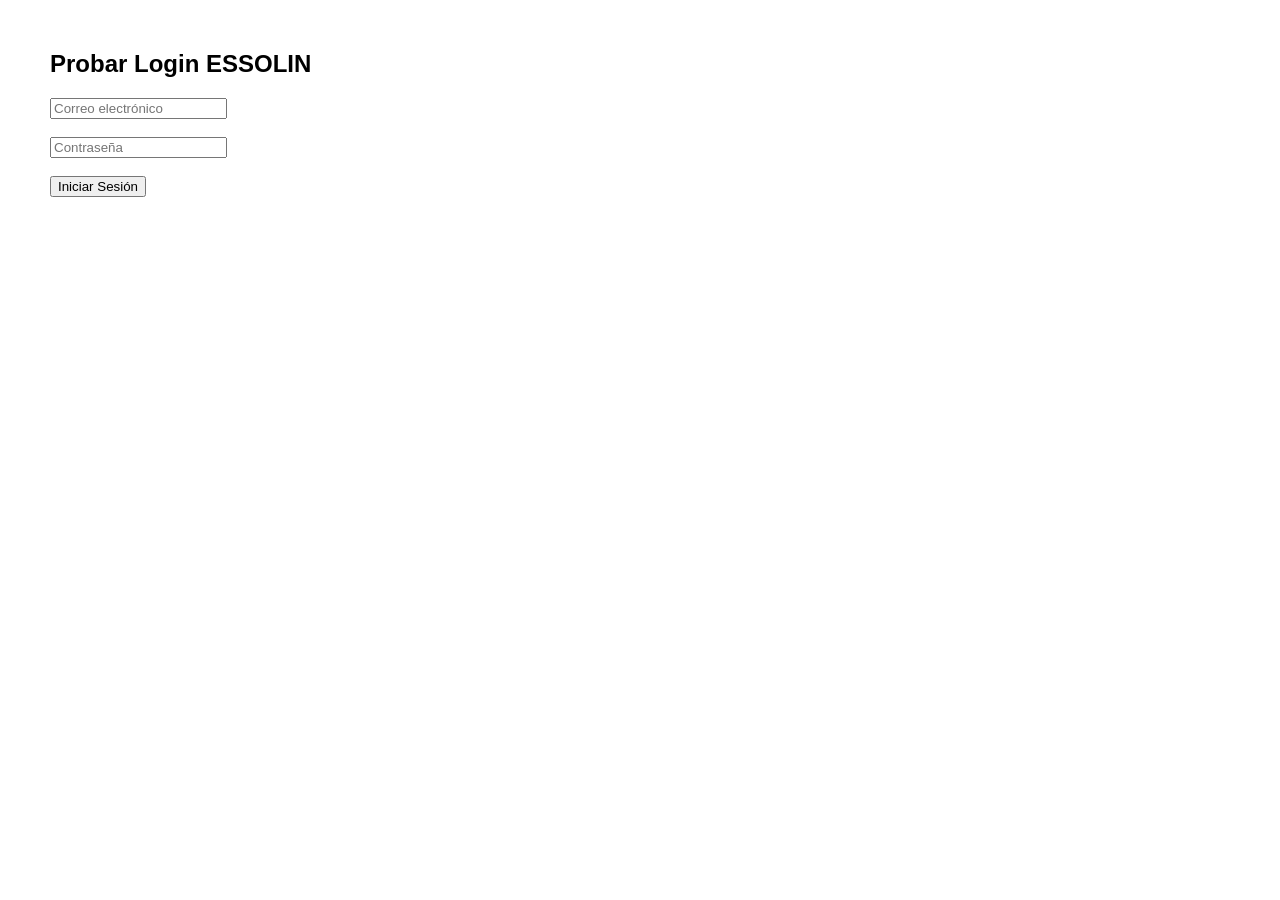
==== Vistas/index2.html @ 60dc4fba "first commit" ====
<!DOCTYPE html>
<html lang="es">
<head>
    <meta charset="UTF-8">
    <title>ESSOLIN - Login Test</title>
</head>
<body style="font-family: Arial, sans-serif; margin: 50px;">

    <h2>Probar Login ESSOLIN</h2>
    
    <input type="email" id="correo" placeholder="Correo electrónico"><br><br>
    <input type="password" id="clave" placeholder="Contraseña"><br><br>
    <button onclick="probarLogin()">Iniciar Sesión</button>

    <h3 id="resultado" style="color: blue;"></h3>

    <script>
        function probarLogin() {
            const email = document.getElementById('correo').value;
            const password = document.getElementById('clave').value;

            // Se quitó la barra inicial '/' para que busque correctamente en la carpeta local  
            fetch('../php/login.php', {
                method: 'POST',
                headers: { 'Content-Type': 'application/json' },
                body: JSON.stringify({ email: email, password: password })
            })
            .then(response => {
                if (!response.ok) {
                    throw new Error("Error en la petición al servidor");
                }
                return response.json();
            })
            .then(data => {
                document.getElementById('resultado').innerText = JSON.stringify(data);
                
                if(data.success) {
                    localStorage.setItem('usuarioNombre', data.nombre);
                    localStorage.setItem('usuarioRol', data.rol);
                    window.location.href = "dashboard.php";
                } else {
                    alert("Error: " + data.mensaje);
                }
            })
            .catch(error => {
                console.error("Hubo un problema:", error);
                alert("Error de comunicación con el servidor. Verifica que XAMPP esté corriendo.");
            });
        }
    </script>
</body>
</html>
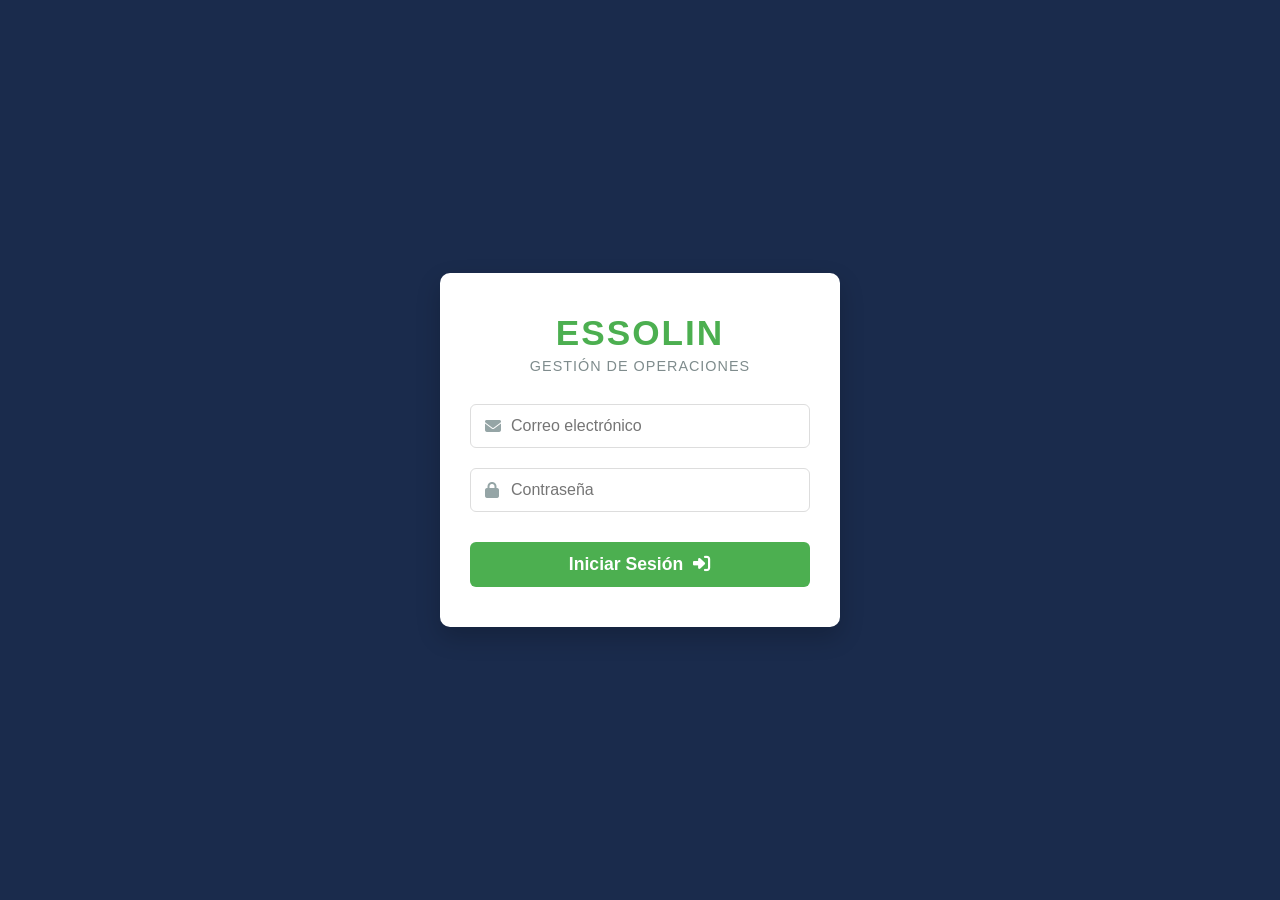
==== commit ed5fa8d2: "Actualización 19/05" ====
--- a/Vistas/index2.html
+++ b/Vistas/index2.html
@@ -2,51 +2,76 @@
 <html lang="es">
 <head>
     <meta charset="UTF-8">
-    <title>ESSOLIN - Login Test</title>
+    <meta name="viewport" content="width=device-width, initial-scale=1.0">
+    <title>ESSOLIN - Iniciar Sesión</title>
+    
+    <link rel="stylesheet" href="https://cdnjs.cloudflare.com/ajax/libs/font-awesome/6.4.0/css/all.min.css">
+    
+    <link rel="stylesheet" href="../css/login.css">
 </head>
-<body style="font-family: Arial, sans-serif; margin: 50px;">
+<body>
 
-    <h2>Probar Login ESSOLIN</h2>
-    
-    <input type="email" id="correo" placeholder="Correo electrónico"><br><br>
-    <input type="password" id="clave" placeholder="Contraseña"><br><br>
-    <button onclick="probarLogin()">Iniciar Sesión</button>
+    <div class="login-card">
+        <div class="login-header">
+            <h1>ESSOLIN</h1>
+            <p>Gestión de Operaciones</p>
+        </div>
 
-    <h3 id="resultado" style="color: blue;"></h3>
+        <form id="loginForm">
+            <div class="form-group">
+                <i class="fas fa-envelope"></i>
+                <input type="email" id="correo" class="form-control" placeholder="Correo electrónico" required>
+            </div>
+            
+            <div class="form-group">
+                <i class="fas fa-lock"></i>
+                <input type="password" id="clave" class="form-control" placeholder="Contraseña" required>
+            </div>
+
+            <button type="submit" class="btn-login">
+                Iniciar Sesión <i class="fas fa-sign-in-alt" style="margin-left: 5px;"></i>
+            </button>
+
+            <div id="resultado"></div>
+        </form>
+    </div>
 
     <script>
-        function probarLogin() {
+        // === LÓGICA DE INICIO DE SESIÓN ===
+        document.getElementById('loginForm').addEventListener('submit', function(e) {
+            e.preventDefault(); 
+
             const email = document.getElementById('correo').value;
             const password = document.getElementById('clave').value;
+            const cajaResultado = document.getElementById('resultado');
 
-            // Se quitó la barra inicial '/' para que busque correctamente en la carpeta local  
+            cajaResultado.style.display = 'none';
+
             fetch('../php/login.php', {
                 method: 'POST',
                 headers: { 'Content-Type': 'application/json' },
                 body: JSON.stringify({ email: email, password: password })
             })
             .then(response => {
-                if (!response.ok) {
-                    throw new Error("Error en la petición al servidor");
-                }
+                if (!response.ok) throw new Error("Error en la comunicación con el servidor");
                 return response.json();
             })
             .then(data => {
-                document.getElementById('resultado').innerText = JSON.stringify(data);
-                
                 if(data.success) {
                     localStorage.setItem('usuarioNombre', data.nombre);
                     localStorage.setItem('usuarioRol', data.rol);
                     window.location.href = "dashboard.php";
                 } else {
-                    alert("Error: " + data.mensaje);
+                    cajaResultado.innerHTML = `<i class="fas fa-exclamation-circle"></i> ${data.mensaje}`;
+                    cajaResultado.style.display = 'block';
                 }
             })
             .catch(error => {
                 console.error("Hubo un problema:", error);
-                alert("Error de comunicación con el servidor. Verifica que XAMPP esté corriendo.");
+                cajaResultado.innerHTML = `<i class="fas fa-plug"></i> Error de conexión. Verifica que XAMPP esté encendido.`;
+                cajaResultado.style.display = 'block';
             });
-        }
+        });
     </script>
 </body>
 </html>
--- a/css/login.css
+++ b/css/login.css
@@ -0,0 +1,101 @@
+/* Archivo: css/login.css */
+
+* {
+    margin: 0;
+    padding: 0;
+    box-sizing: border-box;
+    font-family: 'Segoe UI', Tahoma, Geneva, Verdana, sans-serif;
+}
+
+/* Fondo de la pantalla de login (Azul corporativo ESSOLIN) */
+body {
+    background-color: #1a2b4c;
+    display: flex;
+    justify-content: center;
+    align-items: center;
+    height: 100vh;
+}
+
+/* Tarjeta blanca central */
+.login-card {
+    background-color: #ffffff;
+    padding: 40px 30px;
+    border-radius: 10px;
+    box-shadow: 0 10px 25px rgba(0,0,0,0.2);
+    width: 100%;
+    max-width: 400px;
+    text-align: center;
+}
+
+/* Cabecera del Logo */
+.login-header {
+    margin-bottom: 30px;
+}
+.login-header h1 {
+    color: #4CAF50;
+    font-size: 2.2rem;
+    letter-spacing: 2px;
+    margin-bottom: 5px;
+}
+.login-header p {
+    color: #7f8c8d;
+    font-size: 0.9rem;
+    text-transform: uppercase;
+    letter-spacing: 1px;
+}
+
+/* Campos del formulario */
+.form-group {
+    position: relative;
+    margin-bottom: 20px;
+    text-align: left;
+}
+.form-group i {
+    position: absolute;
+    top: 14px;
+    left: 15px;
+    color: #95a5a6;
+}
+.form-control {
+    width: 100%;
+    padding: 12px 15px 12px 40px;
+    border: 1px solid #ddd;
+    border-radius: 6px;
+    font-size: 1rem;
+    outline: none;
+    transition: all 0.3s;
+}
+.form-control:focus {
+    border-color: #4CAF50;
+    box-shadow: 0 0 5px rgba(76, 175, 80, 0.3);
+}
+
+/* Botón de ingreso */
+.btn-login {
+    width: 100%;
+    background-color: #4CAF50;
+    color: white;
+    border: none;
+    padding: 12px;
+    font-size: 1.1rem;
+    border-radius: 6px;
+    cursor: pointer;
+    font-weight: bold;
+    transition: background 0.3s;
+    margin-top: 10px;
+}
+.btn-login:hover {
+    background-color: #45a049;
+}
+
+/* Mensaje de error */
+#resultado {
+    margin-top: 15px;
+    color: #e74c3c;
+    font-size: 0.9rem;
+    display: none;
+    background-color: #fadbd8;
+    padding: 10px;
+    border-radius: 5px;
+    border: 1px solid #f5b7b1;
+}
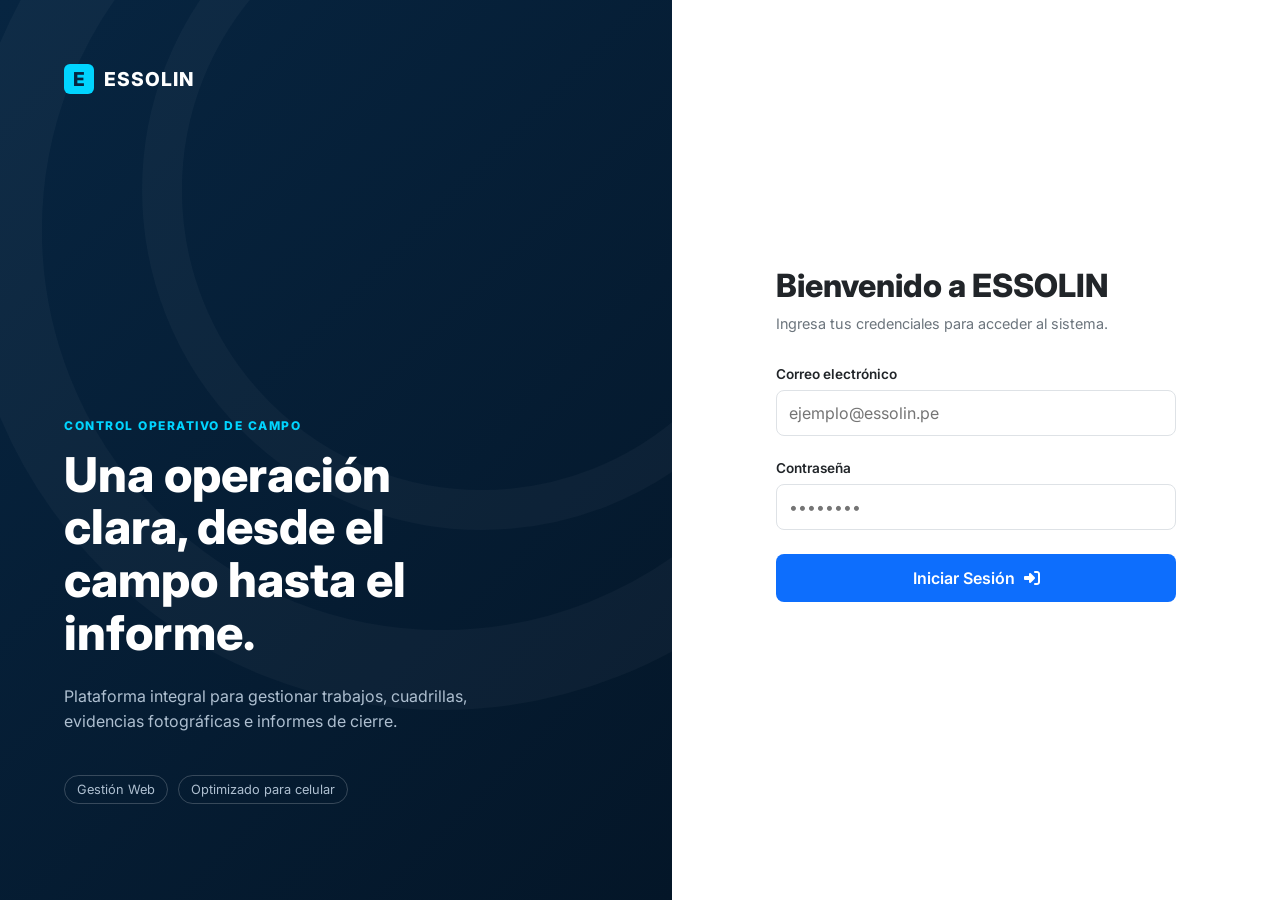
==== commit 2c178200: "Actualización 11/07" ====
--- a/Vistas/index2.html
+++ b/Vistas/index2.html
@@ -5,37 +5,79 @@
     <meta name="viewport" content="width=device-width, initial-scale=1.0">
     <title>ESSOLIN - Iniciar Sesión</title>
     
+    <!-- Fuentes e íconos -->
+    <link href="https://fonts.googleapis.com/css2?family=Inter:wght@400;600;800&display=swap" rel="stylesheet">
     <link rel="stylesheet" href="https://cdnjs.cloudflare.com/ajax/libs/font-awesome/6.4.0/css/all.min.css">
     
+    <!-- Tu CSS de pantalla dividida -->
     <link rel="stylesheet" href="../css/login.css">
+
+    <style>
+        /* Estilo para que tu caja de error se vea bien en el nuevo diseño */
+        #resultado {
+            display: none;
+            margin-top: 15px;
+            padding: 12px;
+            border-radius: 8px;
+            background-color: #f8d7da;
+            color: #842029;
+            border: 1px solid #f5c2c7;
+            font-size: 0.9rem;
+        }
+    </style>
 </head>
 <body>
 
-    <div class="login-card">
-        <div class="login-header">
-            <h1>ESSOLIN</h1>
-            <p>Gestión de Operaciones</p>
+    <!-- ESTRUCTURA DEL DISEÑO MODERNO (PANTALLA DIVIDIDA) -->
+    <div class="login-wrapper">
+        
+        <!-- MITAD IZQUIERDA (Diseño Azul) -->
+        <div class="login-left">
+            <div class="logo">
+                <div class="logo-icon">E</div> ESSOLIN
+            </div>
+            
+            <div class="brand-content">
+                <span class="kicker">CONTROL OPERATIVO DE CAMPO</span>
+                <h1>Una operación clara, desde el campo hasta el informe.</h1>
+                <p>Plataforma integral para gestionar trabajos, cuadrillas, evidencias fotográficas e informes de cierre.</p>
+                
+                <div class="badges">
+                    <span class="badge">Gestión Web</span>
+                    <span class="badge">Optimizado para celular</span>
+                </div>
+            </div>
         </div>
 
-        <form id="loginForm">
-            <div class="form-group">
-                <i class="fas fa-envelope"></i>
-                <input type="email" id="correo" class="form-control" placeholder="Correo electrónico" required>
+        <!-- MITAD DERECHA (Formulario) -->
+        <div class="login-right">
+            <div class="form-container">
+                <h2>Bienvenido a ESSOLIN</h2>
+                <p>Ingresa tus credenciales para acceder al sistema.</p>
+
+                <form id="loginForm">
+                    <div class="input-group">
+                        <label for="correo">Correo electrónico</label>
+                        <input type="email" id="correo" placeholder="ejemplo@essolin.pe" required>
+                    </div>
+                    
+                    <div class="input-group">
+                        <label for="clave">Contraseña</label>
+                        <input type="password" id="clave" placeholder="••••••••" required>
+                    </div>
+
+                    <button type="submit" class="btn-submit">
+                        Iniciar Sesión <i class="fas fa-sign-in-alt" style="margin-left: 5px;"></i>
+                    </button>
+
+                    <!-- CAJA DE RESULTADO -->
+                    <div id="resultado"></div>
+                </form>
             </div>
-            
-            <div class="form-group">
-                <i class="fas fa-lock"></i>
-                <input type="password" id="clave" class="form-control" placeholder="Contraseña" required>
-            </div>
-
-            <button type="submit" class="btn-login">
-                Iniciar Sesión <i class="fas fa-sign-in-alt" style="margin-left: 5px;"></i>
-            </button>
-
-            <div id="resultado"></div>
-        </form>
+        </div>
     </div>
 
+    <!-- SCRIPT DE JAVASCRIPT -->
     <script>
         // === LÓGICA DE INICIO DE SESIÓN ===
         document.getElementById('loginForm').addEventListener('submit', function(e) {
@@ -47,7 +89,8 @@
 
             cajaResultado.style.display = 'none';
 
-            fetch('../php/login.php', {
+            // AQUÍ ESTÁ EL ÚNICO CAMBIO: Ahora apunta al AuthController del patrón DAO
+            fetch('../Controlador/AuthController.php', {
                 method: 'POST',
                 headers: { 'Content-Type': 'application/json' },
                 body: JSON.stringify({ email: email, password: password })
@@ -60,7 +103,7 @@
                 if(data.success) {
                     localStorage.setItem('usuarioNombre', data.nombre);
                     localStorage.setItem('usuarioRol', data.rol);
-                    window.location.href = "dashboard.php";
+                    window.location.href = "dashboard.php"; 
                 } else {
                     cajaResultado.innerHTML = `<i class="fas fa-exclamation-circle"></i> ${data.mensaje}`;
                     cajaResultado.style.display = 'block';
@@ -68,7 +111,7 @@
             })
             .catch(error => {
                 console.error("Hubo un problema:", error);
-                cajaResultado.innerHTML = `<i class="fas fa-plug"></i> Error de conexión. Verifica que XAMPP esté encendido.`;
+                cajaResultado.innerHTML = `<i class="fas fa-plug"></i> Error de conexión. Verifica la ruta o el servidor.`;
                 cajaResultado.style.display = 'block';
             });
         });
--- a/css/login.css
+++ b/css/login.css
@@ -1,101 +1,271 @@
-/* Archivo: css/login.css */
-
+:root {
+    --primary-blue: #0d6efd;
+    --dark-bg: #072541;
+    --dark-gradient: linear-gradient(135deg, #072541 0%, #041628 100%);
+    --light-accent: #00d4ff;
+    --text-dark: #212529;
+    --text-gray: #6c757d;
+    --border-color: #dee2e6;
+}
 * {
     margin: 0;
     padding: 0;
     box-sizing: border-box;
-    font-family: 'Segoe UI', Tahoma, Geneva, Verdana, sans-serif;
-}
-
-/* Fondo de la pantalla de login (Azul corporativo ESSOLIN) */
+    font-family: 'Inter', sans-serif;
+}
+
 body {
-    background-color: #1a2b4c;
-    display: flex;
+    display: flex;
+    min-height: 100vh;
+    background-color: #ffffff;
+}
+
+/* --- CONTENEDOR PRINCIPAL --- */
+.login-wrapper {
+    display: flex;
+    width: 100%;
+}
+
+/* --- PANEL IZQUIERDO (Branding) --- */
+.login-left {
+    flex: 1;
+    background: var(--dark-gradient);
+    color: #ffffff;
+    padding: 4rem;
+    display: flex;
+    flex-direction: column;
+    justify-content: space-between;
+    position: relative;
+    overflow: hidden;
+}
+
+.login-left::before, .login-left::after {
+    content: '';
+    position: absolute;
+    border-radius: 50%;
+    border: 40px solid rgba(255, 255, 255, 0.03);
+}
+
+.login-left::before {
+    width: 600px;
+    height: 600px;
+    top: -150px;
+    right: -150px;
+}
+
+.login-left::after {
+    width: 800px;
+    height: 800px;
+    top: -250px;
+    right: -250px;
+    border-width: 80px;
+}
+
+.logo {
+    display: flex;
+    align-items: center;
+    font-weight: 800;
+    font-size: 1.2rem;
+    letter-spacing: 1px;
+    z-index: 1;
+}
+
+.logo-icon {
+    background-color: var(--light-accent);
+    color: var(--dark-bg);
+    width: 30px;
+    height: 30px;
+    display: flex;
+    align-items: center;
     justify-content: center;
-    align-items: center;
-    height: 100vh;
-}
-
-/* Tarjeta blanca central */
-.login-card {
-    background-color: #ffffff;
-    padding: 40px 30px;
-    border-radius: 10px;
-    box-shadow: 0 10px 25px rgba(0,0,0,0.2);
+    border-radius: 6px;
+    margin-right: 10px;
+}
+
+.brand-content {
+    z-index: 1;
+    max-width: 450px;
+    margin-bottom: 2rem;
+}
+
+.kicker {
+    color: var(--light-accent);
+    font-size: 0.75rem;
+    font-weight: 800;
+    letter-spacing: 1.5px;
+    text-transform: uppercase;
+    margin-bottom: 1rem;
+    display: block;
+}
+
+.brand-content h1 {
+    font-size: 3rem;
+    line-height: 1.1;
+    margin-bottom: 1.5rem;
+    font-weight: 800;
+}
+
+.brand-content p {
+    color: #aebfd0;
+    font-size: 1rem;
+    line-height: 1.6;
+    margin-bottom: 2.5rem;
+}
+
+.badges {
+    display: flex;
+    gap: 10px;
+    flex-wrap: wrap;
+}
+
+.badge {
+    padding: 6px 12px;
+    border: 1px solid rgba(255, 255, 255, 0.2);
+    border-radius: 20px;
+    font-size: 0.8rem;
+    color: #aebfd0;
+}
+
+/* --- PANEL DERECHO (Formulario) --- */
+.login-right {
+    flex: 1;
+    display: flex;
+    align-items: center;
+    justify-content: center;
+    padding: 2rem;
+}
+
+.form-container {
     width: 100%;
     max-width: 400px;
-    text-align: center;
-}
-
-/* Cabecera del Logo */
-.login-header {
-    margin-bottom: 30px;
-}
-.login-header h1 {
-    color: #4CAF50;
-    font-size: 2.2rem;
-    letter-spacing: 2px;
-    margin-bottom: 5px;
-}
-.login-header p {
-    color: #7f8c8d;
+}
+
+.form-kicker {
+    color: var(--primary-blue);
+    font-size: 0.75rem;
+    font-weight: 800;
+    letter-spacing: 1px;
+    text-transform: uppercase;
+    margin-bottom: 0.5rem;
+    display: block;
+}
+
+.form-container h2 {
+    font-size: 2rem;
+    color: var(--text-dark);
+    margin-bottom: 0.5rem;
+    font-weight: 800;
+}
+
+.form-container > p {
+    color: var(--text-gray);
     font-size: 0.9rem;
-    text-transform: uppercase;
-    letter-spacing: 1px;
-}
-
-/* Campos del formulario */
-.form-group {
-    position: relative;
-    margin-bottom: 20px;
-    text-align: left;
-}
-.form-group i {
-    position: absolute;
-    top: 14px;
-    left: 15px;
-    color: #95a5a6;
-}
-.form-control {
-    width: 100%;
-    padding: 12px 15px 12px 40px;
-    border: 1px solid #ddd;
-    border-radius: 6px;
+    margin-bottom: 2rem;
+    line-height: 1.5;
+}
+
+.input-group {
+    margin-bottom: 1.5rem;
+}
+
+.input-group label {
+    display: block;
+    margin-bottom: 0.5rem;
+    font-size: 0.85rem;
+    font-weight: 600;
+    color: var(--text-dark);
+}
+
+.input-group input {
+    width: 100%;
+    padding: 12px;
+    border: 1px solid var(--border-color);
+    border-radius: 8px;
     font-size: 1rem;
+    transition: border-color 0.3s;
+}
+
+.input-group input:focus {
     outline: none;
-    transition: all 0.3s;
-}
-.form-control:focus {
-    border-color: #4CAF50;
-    box-shadow: 0 0 5px rgba(76, 175, 80, 0.3);
-}
-
-/* Botón de ingreso */
-.btn-login {
-    width: 100%;
-    background-color: #4CAF50;
+    border-color: var(--primary-blue);
+}
+
+.btn-submit {
+    width: 100%;
+    padding: 14px;
+    background-color: var(--primary-blue);
     color: white;
     border: none;
+    border-radius: 8px;
+    font-size: 1rem;
+    font-weight: 600;
+    cursor: pointer;
+    transition: background-color 0.3s;
+    margin-bottom: 2rem;
+}
+
+.btn-submit:hover {
+    background-color: #0b5ed7;
+}
+
+/* --- TARJETAS DE DEMOSTRACIÓN --- */
+.demo-cards {
+    display: flex;
+    flex-direction: column;
+    gap: 10px;
+}
+
+.demo-card {
+    display: flex;
+    align-items: center;
     padding: 12px;
-    font-size: 1.1rem;
+    border: 1px solid var(--border-color);
+    border-radius: 8px;
+    cursor: pointer;
+    transition: all 0.2s ease;
+}
+
+.demo-card:hover {
+    border-color: var(--primary-blue);
+    background-color: #f8fbff;
+}
+
+.demo-icon {
+    width: 32px;
+    height: 32px;
+    background-color: #e9ecef;
     border-radius: 6px;
-    cursor: pointer;
-    font-weight: bold;
-    transition: background 0.3s;
-    margin-top: 10px;
-}
-.btn-login:hover {
-    background-color: #45a049;
-}
-
-/* Mensaje de error */
-#resultado {
-    margin-top: 15px;
-    color: #e74c3c;
-    font-size: 0.9rem;
-    display: none;
-    background-color: #fadbd8;
-    padding: 10px;
-    border-radius: 5px;
-    border: 1px solid #f5b7b1;
+    display: flex;
+    align-items: center;
+    justify-content: center;
+    margin-right: 15px;
+    font-size: 14px;
+}
+
+.demo-details {
+    display: flex;
+    flex-direction: column;
+}
+
+.demo-details strong {
+    font-size: 0.85rem;
+    color: var(--text-dark);
+}
+
+.demo-details span {
+    font-size: 0.75rem;
+    color: var(--text-gray);
+}
+
+/* --- DISEÑO RESPONSIVO --- */
+@media (max-width: 900px) {
+    .login-wrapper {
+        flex-direction: column;
+    }
+    .login-left {
+        padding: 2rem;
+    }
+    .brand-content h1 {
+        font-size: 2rem;
+    }
 }
